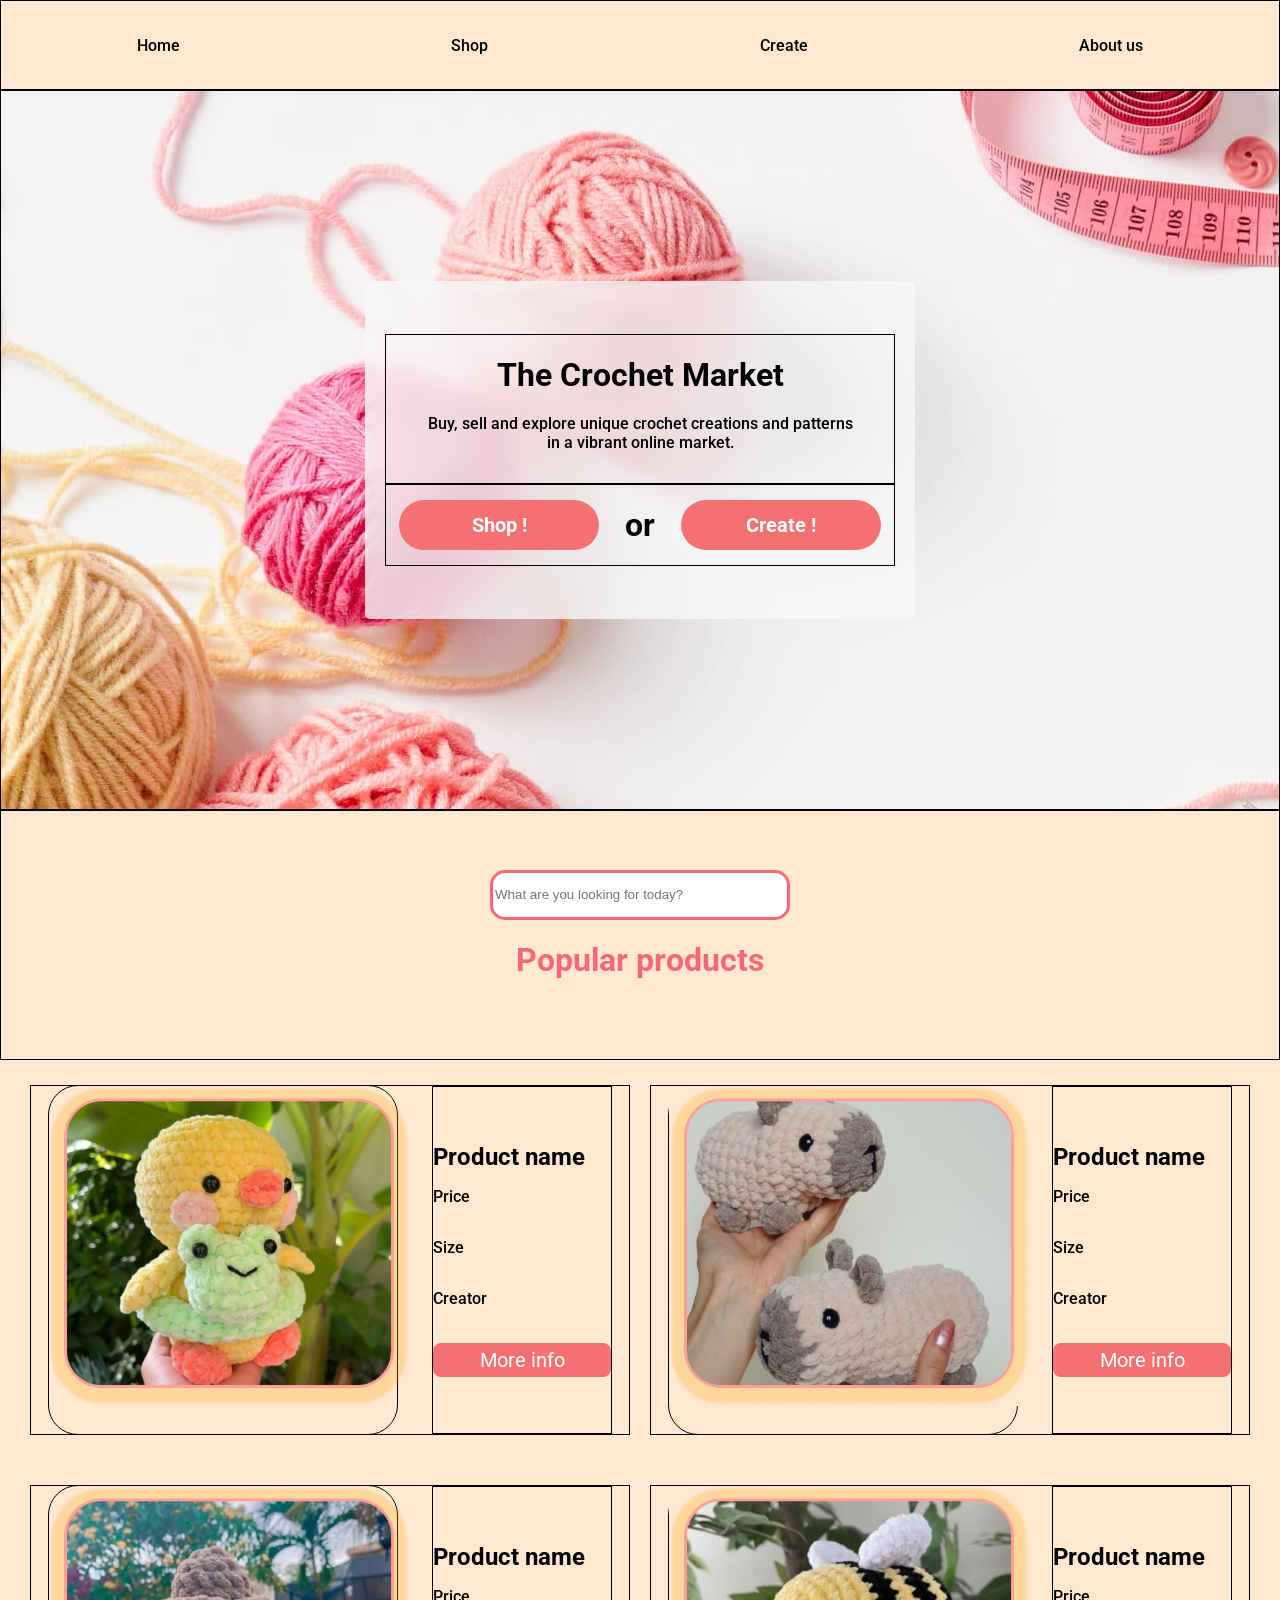
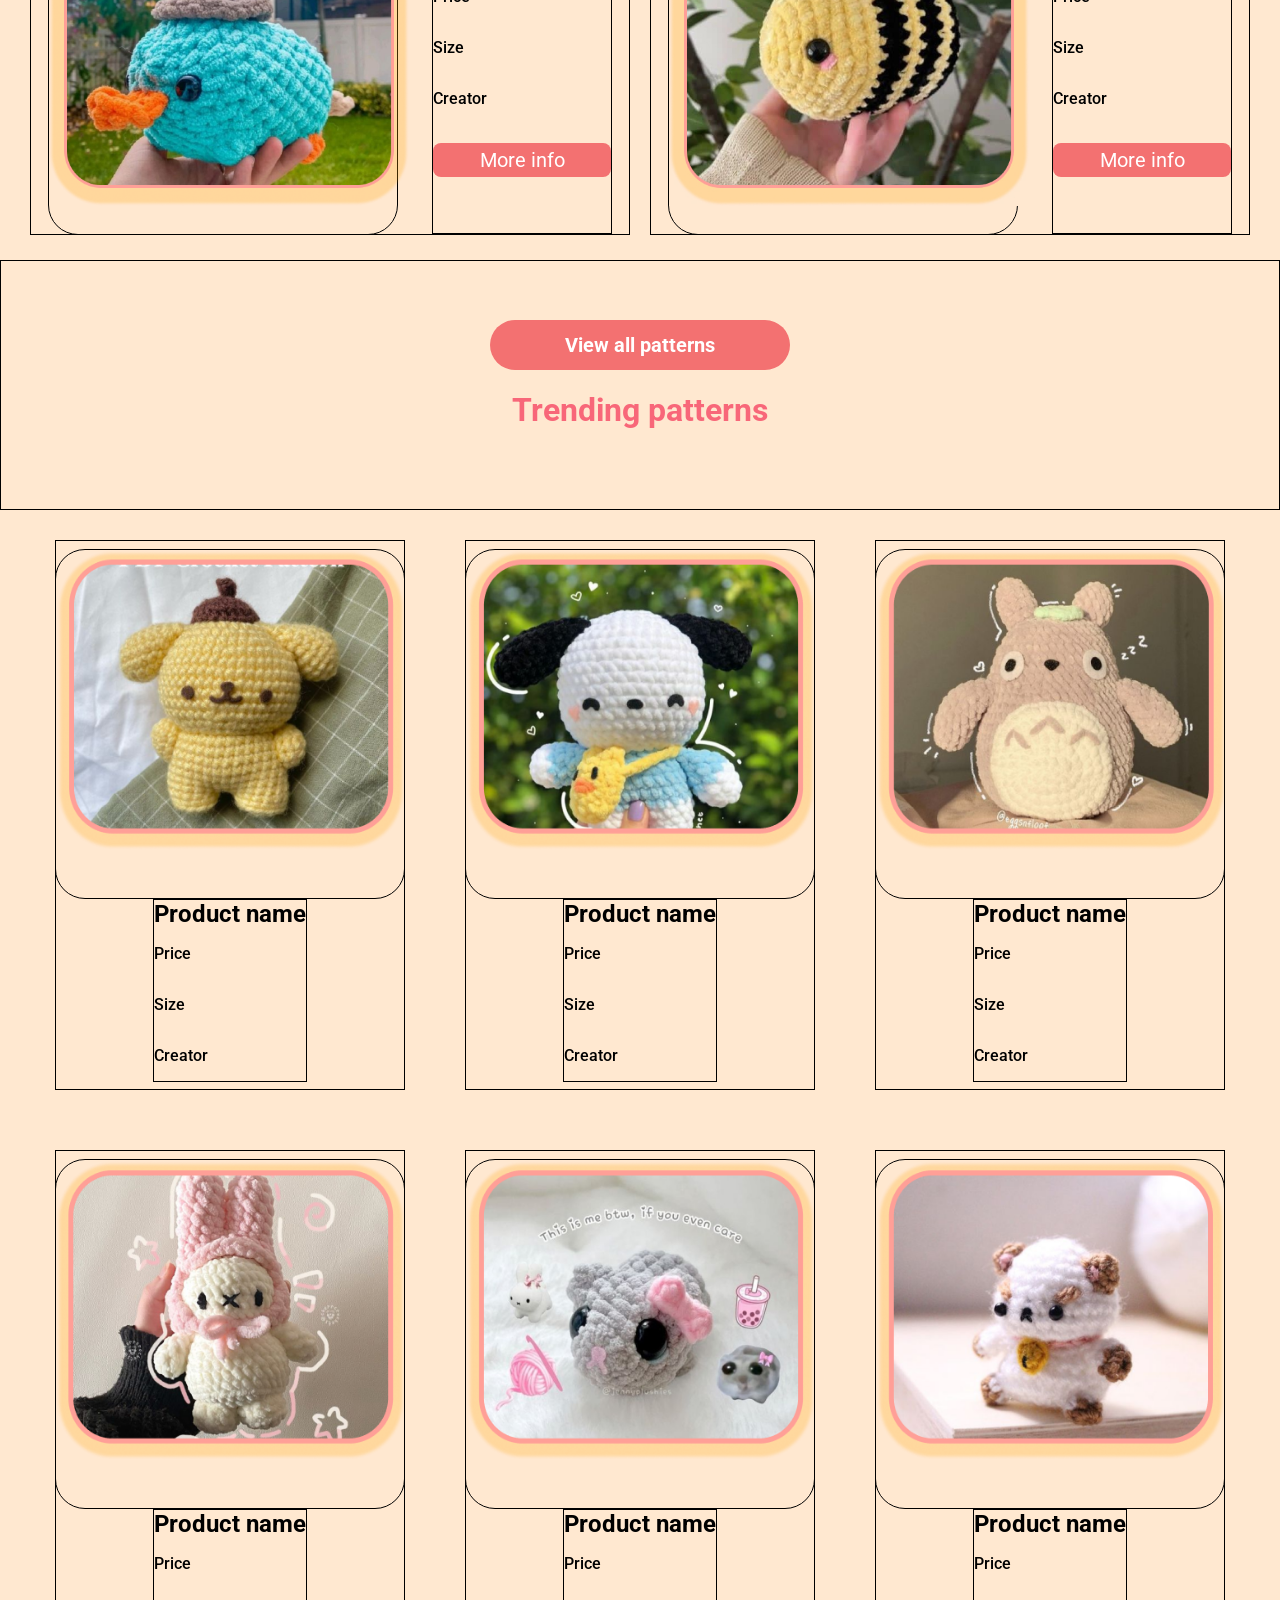
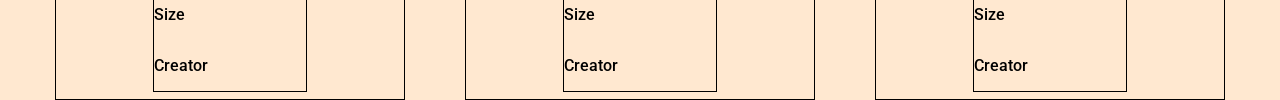
==== index2.html @ 2fe1f708 "previs" ====
<!DOCTYPE html>
<html lang="en">
<head>
    <meta charset="UTF-8">
    <meta name="viewport" content="width=device-width, initial-scale=1.0">
    <link rel="stylesheet" href="style2.css" type="text/css">
    <link rel="preconnect" href="https://fonts.googleapis.com">
    <link rel="preconnect" href="https://fonts.gstatic.com" crossorigin>
    <link href="https://fonts.googleapis.com/css2?family=Roboto:ital,wght@0,100;0,300;0,400;0,500;0,700;0,900;1,100;1,300;1,400;1,500;1,700;1,900&display=swap" rel="stylesheet">
    <title>Document</title>
</head>
<body>
    <nav> 
        <a>Home</a>
        <a>Shop</a>
        <a>Create</a>
        <a>About us</a> 
    </nav>

    <div id="caja-imagen">
        <div id="caja-texto">
            <div id="caja-imagen-texto-titulo">
                <h1 id="titulo">The Crochet Market</h1>
                <p>Buy, sell and explore unique crochet creations and patterns <br> in a vibrant  online market. </p>
            </div>
            <div id="caja-botones">
                <button id="btn-shop">Shop !</button>
                <h1>or</h1>
                <button id="btn-create">Create !</button>
            </div>

        </div>

    </div>


        <div id="buscar">
            <form method="get">
                <input class="barrabuscar" type="text" name="search" id="search" placeholder="What are you looking for today?">
            </form>
            <h1>Popular products</h1>
        </div>

        <div id="productos">
            <div class="producto-individual">
                <div class="imagenes">
                    <img class="imagen" src="pics/froggieduck.png" alt="patofrog" width="360px" height="320px">
                </div>
                <div class="producto-textos">
                    <h2>Product name</h2>
                    <p>Price</p>
                    <p>Size </p>
                    <p>Creator</p>
                    <br>
                    <button class="producto-boton">More info</button>
                </div>
            </div>
                
            <div class="producto-individual">
                <div class="imagenes">
                    <img class="imagen" src="pics/Capys.jpg" alt="capys" width="360px" height="320px">
                </div>
                <div class="producto-textos">
                    <h2>Product name</h2>
                    <p>Price</p>
                    <p>Size </p>
                    <p>Creator</p>
                    <br>
                    <button class="producto-boton">More info</button>
                </div>
            </div>

            <div class="producto-individual">
                <div class="imagenes">
                    <img class="imagen" src="pics/perry.jpg" alt="perry" width="360px" height="320px">
                </div>
                <div class="producto-textos">
                    <h2>Product name</h2>
                    <p>Price</p>
                    <p>Size </p>
                    <p>Creator</p>
                    <br>
                    <button class="producto-boton">More info</button>
                </div>
            </div>

            <div class="producto-individual">
                <div class="imagenes">
                    <img class="imagen" src="pics/Abejita.jpg" alt="Abejita" width="360px" height="320px">
                </div>
                <div class="producto-textos">
                    <h2>Product name</h2>
                    <p>Price</p>
                    <p>Size </p>
                    <p>Creator</p>
                    <br>
                    <button class="producto-boton">More info</button>
                </div>
            </div>

            
        </div>

        <div id="separacion">
            <button id="trending-boton">View all patterns</button>
            <h1>Trending patterns</h1>

        </div>

        <div id="productos2">

            <div class="producto-individual2">
                <div class="imagenes2">
                    <img class="imagen2" src="pics/purin.png" alt="purin" width="350px" height="300px">
                </div>
                <div class="producto-textos2">
                    <h2>Product name</h2>
                    <p>Price</p>
                    <p>Size </p>
                    <p>Creator</p>
                </div>
            </div>

            <div class="producto-individual2">
                <div class="imagenes2">
                    <img class="imagen2" src="pics/pochacco.png" alt="pochacco" width="350px" height="300px">
                </div>
                <div class="producto-textos2">
                    <h2>Product name</h2>
                    <p>Price</p>
                    <p>Size </p>
                    <p>Creator</p>
                </div>
            </div>

            <div class="producto-individual2">
                <div class="imagenes2">
                    <img class="imagen2" src="pics/toto.png" alt="toto" width="350px" height="300px">
                </div>
                <div class="producto-textos2">
                    <h2>Product name</h2>
                    <p>Price</p>
                    <p>Size </p>
                    <p>Creator</p>
                </div>
            </div>

            <div class="producto-individual2">
                <div class="imagenes2">
                    <img class="imagen2" src="pics/miffy.png" alt="miffy" width="350px" height="300px">
                </div>
                <div class="producto-textos2">
                    <h2>Product name</h2>
                    <p>Price</p>
                    <p>Size </p>
                    <p>Creator</p>
                </div>
            </div>

            <div class="producto-individual2">
                <div class="imagenes2">
                    <img class="imagen2" src="pics/sadviolin.png" alt="violin" width="350px" height="300px">
                </div>
                <div class="producto-textos2">
                    <h2>Product name</h2>
                    <p>Price</p>
                    <p>Size </p>
                    <p>Creator</p>
                </div>
            </div>

            <div class="producto-individual2">
                <div class="imagenes2">
                    <img class="imagen2" src="pics/angrycat.png" alt="angrycat" width="350px" height="300px">
                </div>
                <div class="producto-textos2">
                    <h2>Product name</h2>
                    <p>Price</p>
                    <p>Size </p>
                    <p>Creator</p>
                </div>
            </div>

        </div>



    

</body>
</html>
---- style2.css ----
* {
    box-sizing: border-box;
}

body {
    font-family: "Roboto", sans-serif;
    font-weight: 500;
    font-style: normal;
    height: 100vh;
    width: 100%;
    background-color: #FFE8D0;
    margin: 0;
    padding: 0;
}

nav {
    height: 10vh;
    display: flex;
    justify-content: space-around;
    align-items: center;
    border: 1px solid black;    
}

#caja-imagen {
    border: 1px solid black;
    width: 100%;
    height: 80vh;
    display: flex;
    justify-content: center;
    align-items: center;
    background-image: url(pics/crochet\ hero.jpg);
}

#caja-texto {
    width: 43%;
    height: 47%;
    background-color: rgba(247, 248, 250, 0.80);
    backdrop-filter: blur(12px);
    border-radius: 5px;
    padding: 20px;
    display: flex;
    justify-content: center;
    text-align: center;
    flex-direction: column;
}

#titulo{
    font-family: "Roboto", sans-serif;
    font-weight: 700px;
    font-style: normal;
    margin-bottom: 20px;
}
#caja-imagen-texto-titulo{
    border: 1px solid black;
    height: 150px;
}

#caja-botones{
    display: flex;
    justify-content: space-around;
    width: 100%;
    border: 1px solid black;
    display: flex;
    align-items: center;
    justify-content: space-around;
}

#btn-shop {
    background-color: #F37171;
    border-radius: 30px;
    width: 200px;
    height: 50px;
    border: none;
    font-family: "Roboto", sans-serif;
    font-weight: 700;
    font-style: normal;
    font-size: 20px;
    color: white;
    cursor: pointer;
    
}
#btn-create {
    background-color: #F37171;
    border-radius: 30px;
    width: 200px;
    height: 50px;
    border: none;
    font-family: "Roboto", sans-serif;
    font-weight: 700;
    font-style: normal;
    font-size: 20px;
    color: white;
    cursor: pointer;
    
}

#buscar{
    display: flex;
    justify-content: center;
    align-items: center;
    flex-direction: column;
    border: 1px solid black;
    height: 250px;
    color: #f86779;
    
}


.barrabuscar{
    display: flex;
    justify-content: center;
    align-items: center;
    border-radius: 15px;
    width: 300px;
    height: 50px;
    border: 3px solid #f86779;
}

#productos{
    height: 800px;
    display: flex;
    flex-wrap: wrap;
    justify-content: center;
    align-items: center;
}

.producto-individual{
    width: 600px;
    height: 350px;  
    border: 1px solid black;
    display: flex;
    justify-content: space-around;
    align-items: center;
    margin: 10px;
}

h2{
    margin: 0;
}

.producto-textos{
    width: 30%;
    height: 100%;
    display: flex;
    flex-direction: column;
    justify-content: center;
    border: 1px solid black;
}
.producto-boton{
    background-color: #F37171;
    border-radius: 8px;
    width: 100%;
    height: 10%;
    border: none;
    font-family: "Roboto", sans-serif;
    font-style: normal;
    font-size: 20px;
    color: white;
    cursor: pointer;
}

.imagenes{
    width: 350px;
    height: 350px;
    border: 1px solid black;
    border-radius: 30px;
    
}

#separacion{
    display: flex;
    justify-content: center;
    align-items: center;
    flex-direction: column;
    border: 1px solid black;
    height: 250px;
    color: #f86779;
}

#trending-boton{
    background-color: #F37171;
    border-radius: 30px;
    width: 300px;
    height: 50px;
    border: none;
    font-family: "Roboto", sans-serif;
    font-weight: 700;
    font-style: normal;
    font-size: 20px;
    color: white;
    cursor: pointer;
}

#productos2{
    height: 800px;
    display: flex;
    flex-wrap: wrap;
    justify-content: center;
    align-items: center;
}

.producto-individual2{
    width: 350px;
    height: 550px;  
    border: 1px solid black;
    display: flex;
    flex-direction: column;
    align-items: center;
    justify-content: center;
    margin: 30px;
}

.producto-textos2{
    display: flex;
    flex-direction: column;
    justify-content: center;
    border: 1px solid black;
}
.imagenes2{
    width: 350px;
    height: 350px;
    border: 1px solid black;
    border-radius: 30px;
    
}
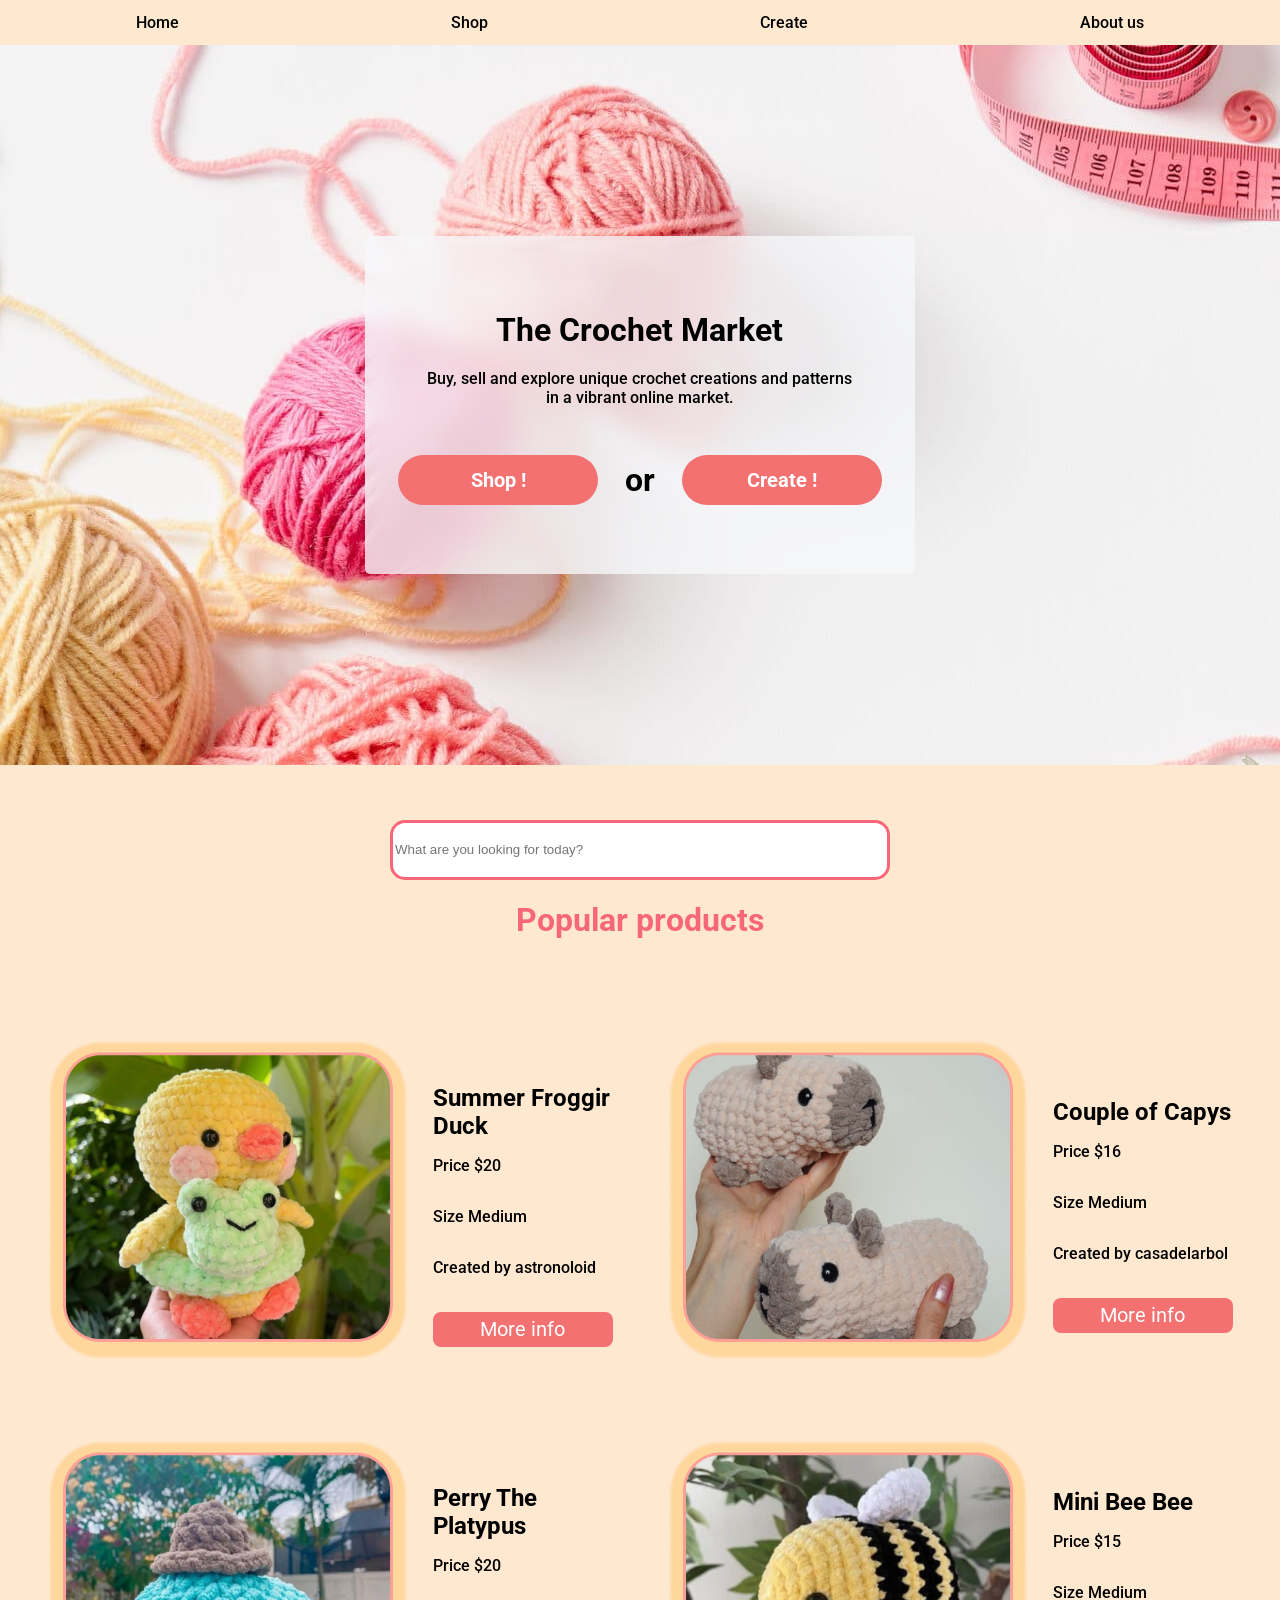
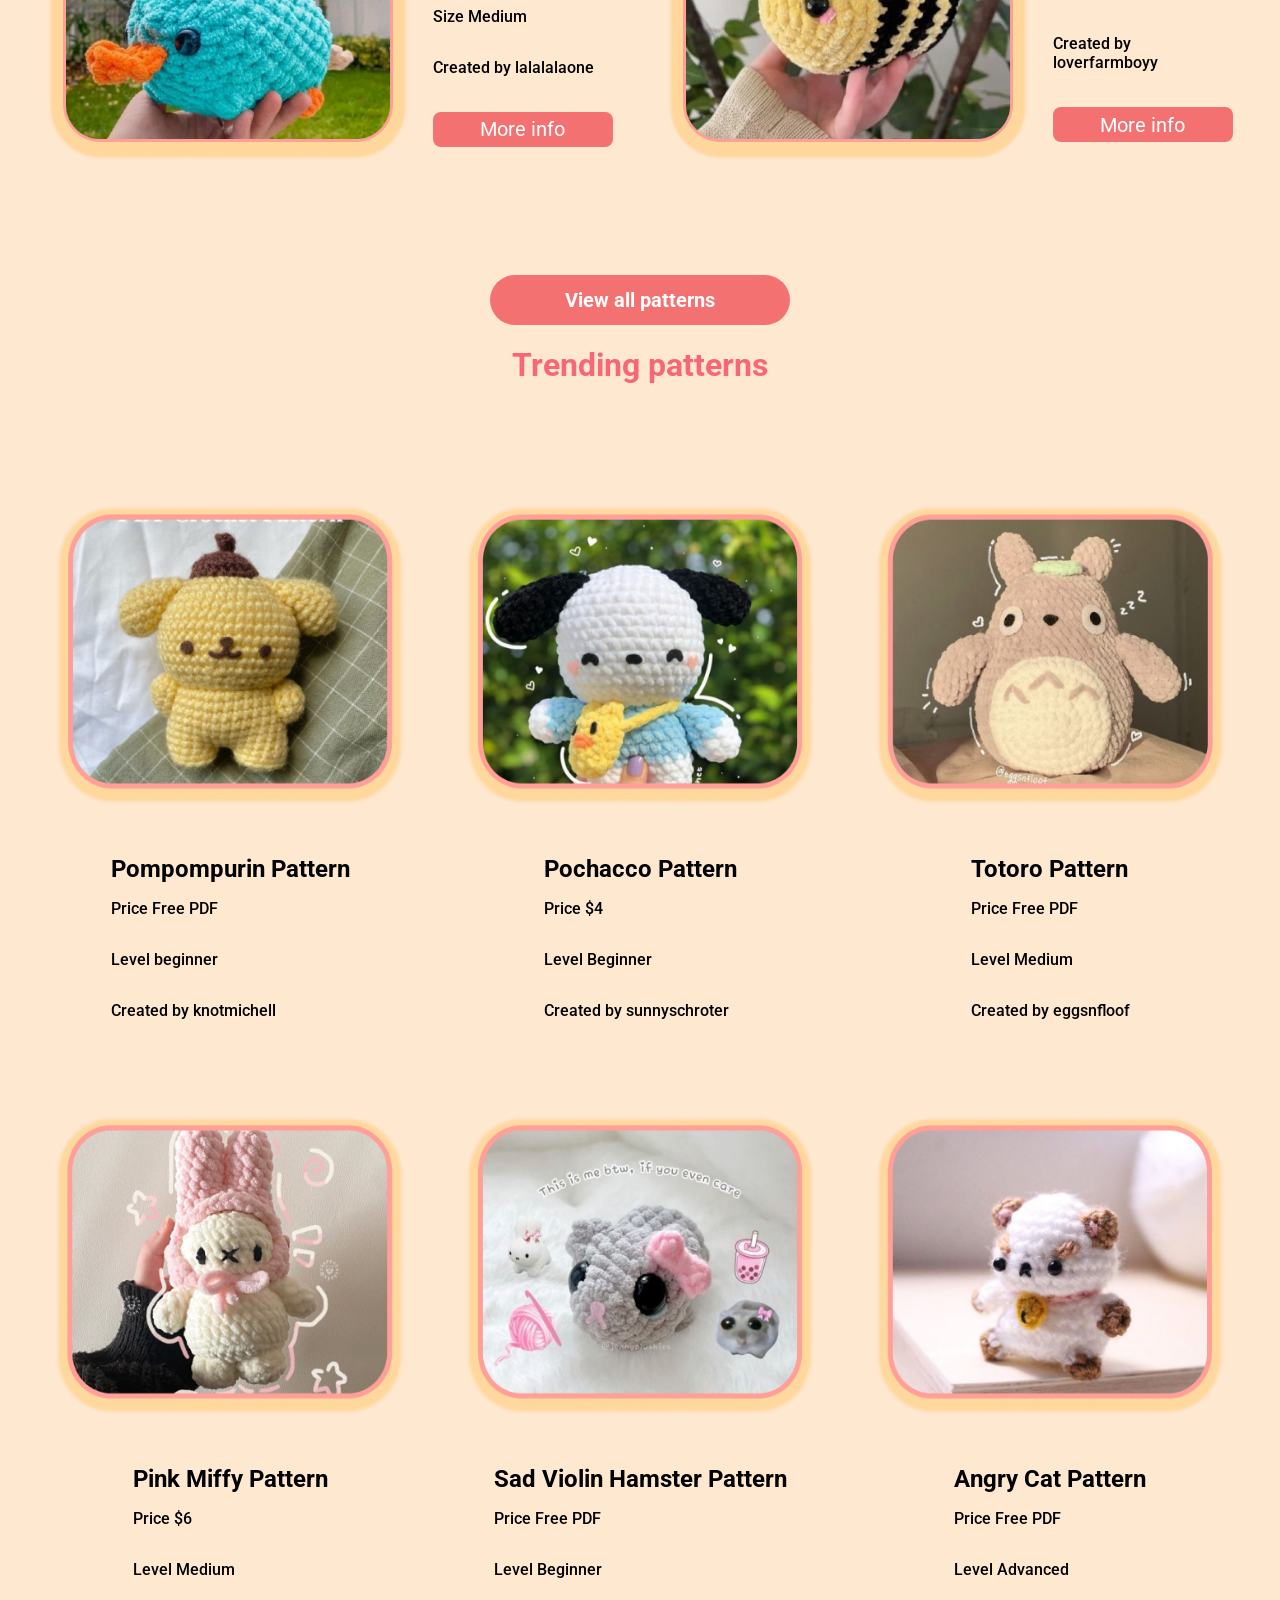
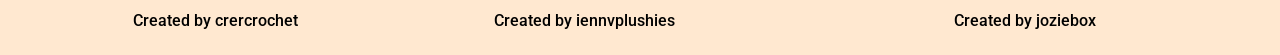
==== commit b786b153: "def" ====
--- a/index2.html
+++ b/index2.html
@@ -47,10 +47,10 @@
                     <img class="imagen" src="pics/froggieduck.png" alt="patofrog" width="360px" height="320px">
                 </div>
                 <div class="producto-textos">
-                    <h2>Product name</h2>
-                    <p>Price</p>
-                    <p>Size </p>
-                    <p>Creator</p>
+                    <h2>Summer Froggir Duck</h2>
+                    <p>Price $20</p>
+                    <p>Size Medium</p>
+                    <p>Created by astronoloid</p>
                     <br>
                     <button class="producto-boton">More info</button>
                 </div>
@@ -61,10 +61,10 @@
                     <img class="imagen" src="pics/Capys.jpg" alt="capys" width="360px" height="320px">
                 </div>
                 <div class="producto-textos">
-                    <h2>Product name</h2>
-                    <p>Price</p>
-                    <p>Size </p>
-                    <p>Creator</p>
+                    <h2>Couple of Capys</h2>
+                    <p>Price $16</p>
+                    <p>Size Medium</p>
+                    <p>Created by casadelarbol</p>
                     <br>
                     <button class="producto-boton">More info</button>
                 </div>
@@ -75,10 +75,10 @@
                     <img class="imagen" src="pics/perry.jpg" alt="perry" width="360px" height="320px">
                 </div>
                 <div class="producto-textos">
-                    <h2>Product name</h2>
-                    <p>Price</p>
-                    <p>Size </p>
-                    <p>Creator</p>
+                    <h2>Perry The Platypus</h2>
+                    <p>Price $20</p>
+                    <p>Size Medium</p>
+                    <p>Created by lalalalaone</p>
                     <br>
                     <button class="producto-boton">More info</button>
                 </div>
@@ -89,10 +89,10 @@
                     <img class="imagen" src="pics/Abejita.jpg" alt="Abejita" width="360px" height="320px">
                 </div>
                 <div class="producto-textos">
-                    <h2>Product name</h2>
-                    <p>Price</p>
-                    <p>Size </p>
-                    <p>Creator</p>
+                    <h2>Mini Bee Bee</h2>
+                    <p>Price $15</p>
+                    <p>Size Medium</p>
+                    <p>Created by loverfarmboyy</p>
                     <br>
                     <button class="producto-boton">More info</button>
                 </div>
@@ -114,10 +114,10 @@
                     <img class="imagen2" src="pics/purin.png" alt="purin" width="350px" height="300px">
                 </div>
                 <div class="producto-textos2">
-                    <h2>Product name</h2>
-                    <p>Price</p>
-                    <p>Size </p>
-                    <p>Creator</p>
+                    <h2>Pompompurin Pattern</h2>
+                    <p>Price Free PDF</p>
+                    <p>Level beginner</p>
+                    <p>Created by knotmichell</p>
                 </div>
             </div>
 
@@ -126,10 +126,10 @@
                     <img class="imagen2" src="pics/pochacco.png" alt="pochacco" width="350px" height="300px">
                 </div>
                 <div class="producto-textos2">
-                    <h2>Product name</h2>
-                    <p>Price</p>
-                    <p>Size </p>
-                    <p>Creator</p>
+                    <h2>Pochacco Pattern</h2>
+                    <p>Price $4</p>
+                    <p>Level Beginner</p>
+                    <p>Created by sunnyschroter</p>
                 </div>
             </div>
 
@@ -138,10 +138,10 @@
                     <img class="imagen2" src="pics/toto.png" alt="toto" width="350px" height="300px">
                 </div>
                 <div class="producto-textos2">
-                    <h2>Product name</h2>
-                    <p>Price</p>
-                    <p>Size </p>
-                    <p>Creator</p>
+                    <h2>Totoro Pattern</h2>
+                    <p>Price Free PDF</p>
+                    <p>Level Medium</p>
+                    <p>Created by eggsnfloof</p>
                 </div>
             </div>
 
@@ -150,10 +150,10 @@
                     <img class="imagen2" src="pics/miffy.png" alt="miffy" width="350px" height="300px">
                 </div>
                 <div class="producto-textos2">
-                    <h2>Product name</h2>
-                    <p>Price</p>
-                    <p>Size </p>
-                    <p>Creator</p>
+                    <h2>Pink Miffy Pattern</h2>
+                    <p>Price $6</p>
+                    <p>Level Medium</p>
+                    <p>Created by crercrochet</p>
                 </div>
             </div>
 
@@ -162,10 +162,10 @@
                     <img class="imagen2" src="pics/sadviolin.png" alt="violin" width="350px" height="300px">
                 </div>
                 <div class="producto-textos2">
-                    <h2>Product name</h2>
-                    <p>Price</p>
-                    <p>Size </p>
-                    <p>Creator</p>
+                    <h2>Sad Violin Hamster Pattern</h2>
+                    <p>Price Free PDF</p>
+                    <p>Level Beginner</p>
+                    <p>Created by iennvplushies</p>
                 </div>
             </div>
 
@@ -174,10 +174,10 @@
                     <img class="imagen2" src="pics/angrycat.png" alt="angrycat" width="350px" height="300px">
                 </div>
                 <div class="producto-textos2">
-                    <h2>Product name</h2>
-                    <p>Price</p>
-                    <p>Size </p>
-                    <p>Creator</p>
+                    <h2>Angry Cat Pattern</h2>
+                    <p>Price Free PDF</p>
+                    <p>Level Advanced</p>
+                    <p>Created by joziebox</p>
                 </div>
             </div>
 
--- a/style2.css
+++ b/style2.css
@@ -14,15 +14,13 @@
 }
 
 nav {
-    height: 10vh;
-    display: flex;
-    justify-content: space-around;
-    align-items: center;
-    border: 1px solid black;    
+    height: 5vh;
+    display: flex;
+    justify-content: space-around;
+    align-items: center;    
 }
 
 #caja-imagen {
-    border: 1px solid black;
     width: 100%;
     height: 80vh;
     display: flex;
@@ -51,7 +49,6 @@
     margin-bottom: 20px;
 }
 #caja-imagen-texto-titulo{
-    border: 1px solid black;
     height: 150px;
 }
 
@@ -59,7 +56,6 @@
     display: flex;
     justify-content: space-around;
     width: 100%;
-    border: 1px solid black;
     display: flex;
     align-items: center;
     justify-content: space-around;
@@ -99,7 +95,6 @@
     justify-content: center;
     align-items: center;
     flex-direction: column;
-    border: 1px solid black;
     height: 250px;
     color: #f86779;
     
@@ -111,8 +106,8 @@
     justify-content: center;
     align-items: center;
     border-radius: 15px;
-    width: 300px;
-    height: 50px;
+    width: 500px;
+    height: 60px;
     border: 3px solid #f86779;
 }
 
@@ -127,7 +122,6 @@
 .producto-individual{
     width: 600px;
     height: 350px;  
-    border: 1px solid black;
     display: flex;
     justify-content: space-around;
     align-items: center;
@@ -144,7 +138,6 @@
     display: flex;
     flex-direction: column;
     justify-content: center;
-    border: 1px solid black;
 }
 .producto-boton{
     background-color: #F37171;
@@ -162,7 +155,6 @@
 .imagenes{
     width: 350px;
     height: 350px;
-    border: 1px solid black;
     border-radius: 30px;
     
 }
@@ -172,7 +164,6 @@
     justify-content: center;
     align-items: center;
     flex-direction: column;
-    border: 1px solid black;
     height: 250px;
     color: #f86779;
 }
@@ -202,7 +193,6 @@
 .producto-individual2{
     width: 350px;
     height: 550px;  
-    border: 1px solid black;
     display: flex;
     flex-direction: column;
     align-items: center;
@@ -214,12 +204,9 @@
     display: flex;
     flex-direction: column;
     justify-content: center;
-    border: 1px solid black;
 }
 .imagenes2{
     width: 350px;
     height: 350px;
-    border: 1px solid black;
-    border-radius: 30px;
-    
+    border-radius: 30px;
 }
